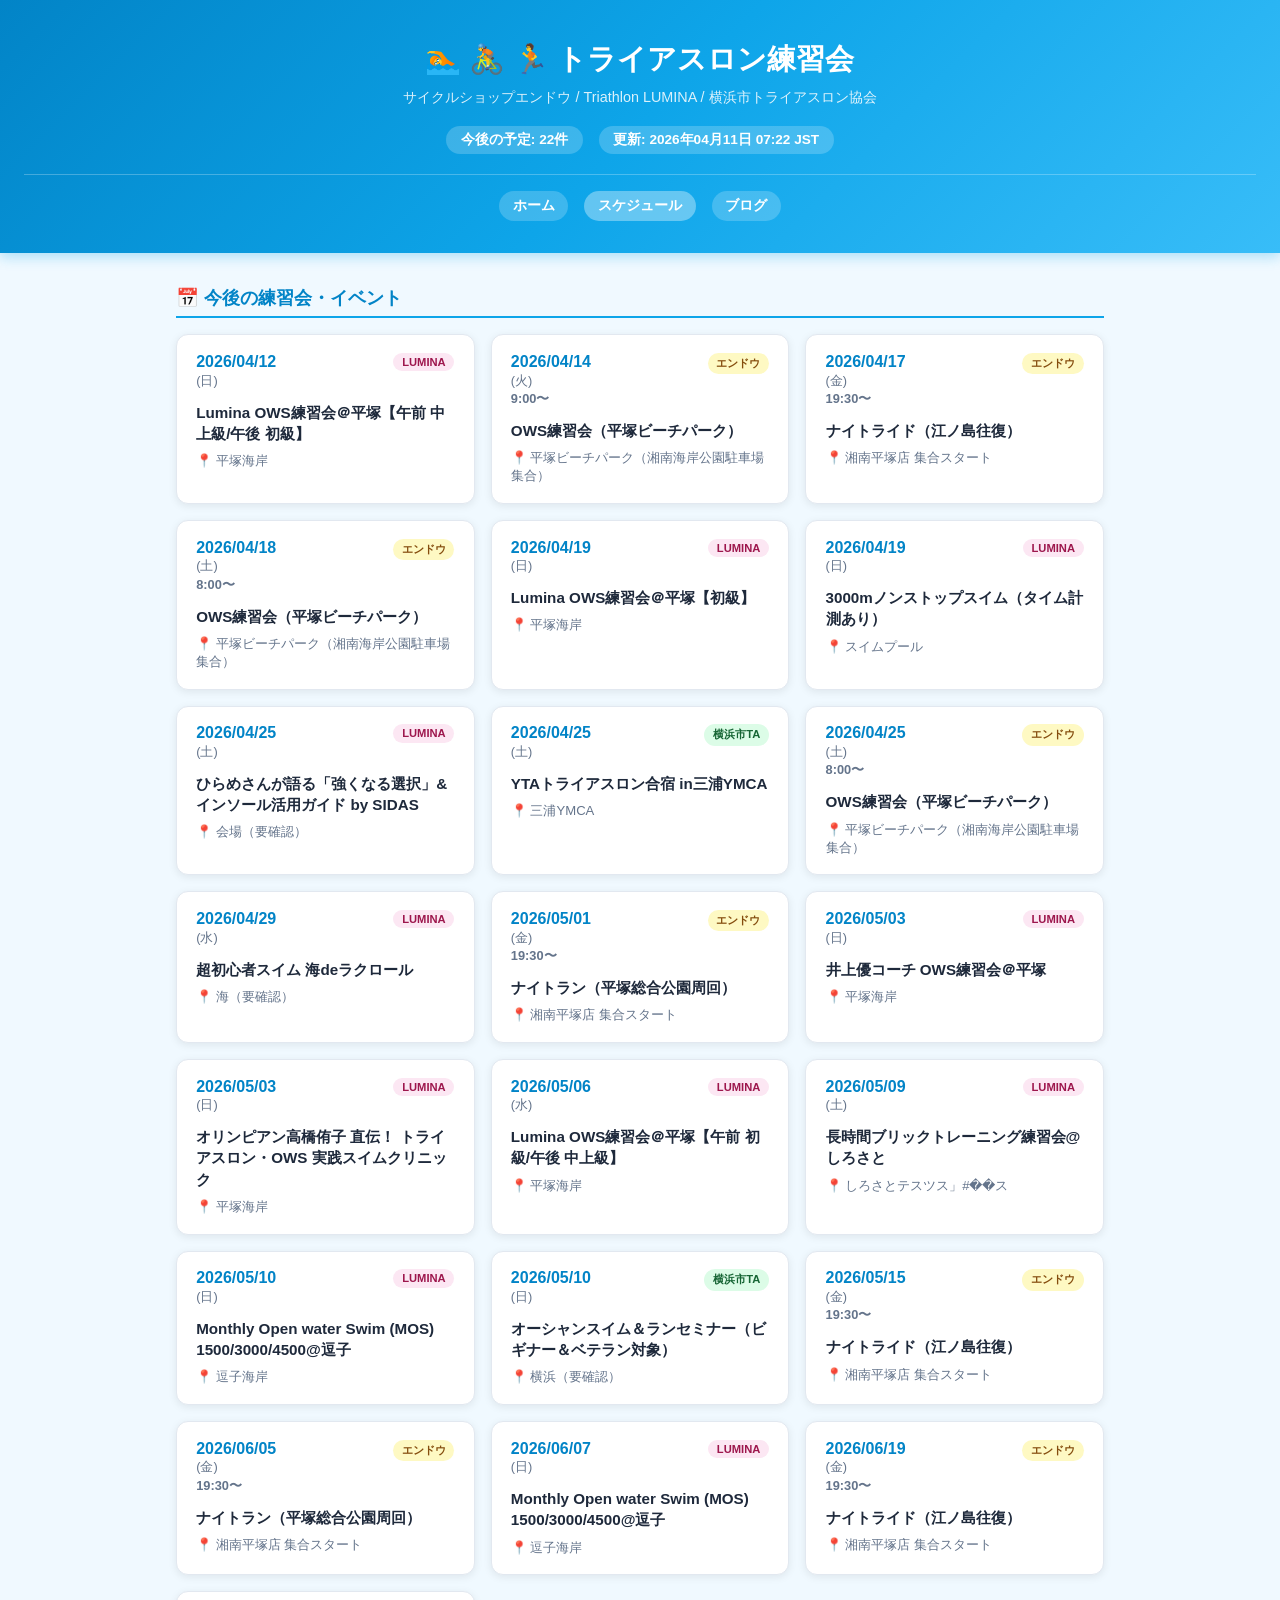
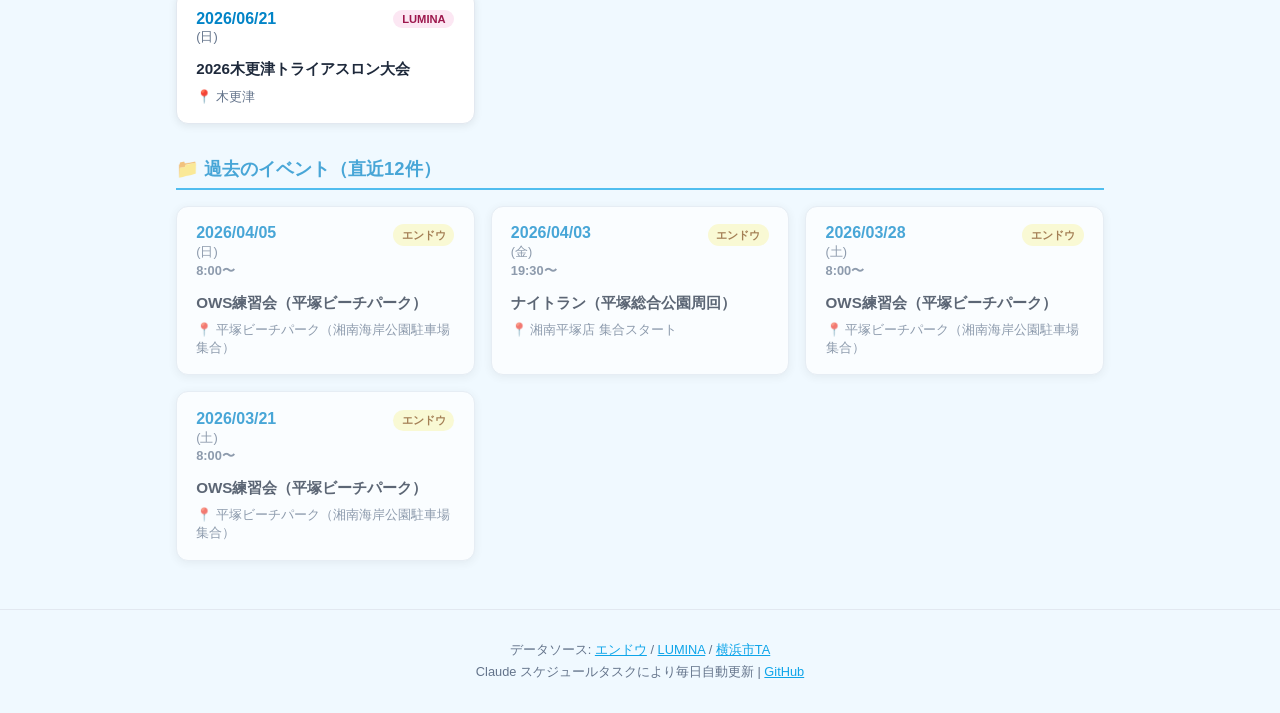
==== schedule.html @ 45d9e447 "Refactor triathlon schedule management: rename index.html to schedule.html and update HTML generatio" ====
﻿<!DOCTYPE html>
<html lang="ja"><head><meta charset="UTF-8"><meta name="viewport" content="width=device-width,initial-scale=1.0">
<title>🏊🚴🏃 トライアスロン練習会スケジュール</title>
<style>:root{--primary:#0ea5e9;--primary-dark:#0284c7;--bg:#f0f9ff;--card-bg:#fff;--text:#1e293b;--muted:#64748b;--border:#e2e8f0;--shadow:0 2px 8px rgba(0,0,0,.08)}*{box-sizing:border-box;margin:0;padding:0}body{font-family:'Helvetica Neue',Arial,'Hiragino Kaku Gothic ProN',sans-serif;background:var(--bg);color:var(--text)}header{background:linear-gradient(135deg,#0284c7,#0ea5e9,#38bdf8);color:#fff;padding:2.5rem 1.5rem 2rem;text-align:center;box-shadow:0 4px 12px rgba(14,165,233,.3)}header h1{font-size:1.8rem;font-weight:800}header p{margin-top:.5rem;font-size:.9rem;opacity:.85}.stats{display:flex;gap:1rem;justify-content:center;margin-top:1.2rem;flex-wrap:wrap}.stat-chip{background:rgba(255,255,255,.2);padding:.3rem .9rem;border-radius:999px;font-size:.85rem;font-weight:600}main{max-width:960px;margin:2rem auto;padding:0 1rem}.section-title{font-size:1.15rem;font-weight:700;color:var(--primary-dark);margin:2rem 0 1rem;padding-bottom:.4rem;border-bottom:2px solid var(--primary)}.cards-grid{display:grid;grid-template-columns:repeat(auto-fill,minmax(280px,1fr));gap:1rem}.card{background:var(--card-bg);border-radius:12px;padding:1.1rem 1.2rem;box-shadow:var(--shadow);border:1px solid var(--border);text-decoration:none;color:inherit;display:block;transition:transform .15s,box-shadow .15s}.card:hover{transform:translateY(-2px);box-shadow:0 6px 16px rgba(0,0,0,.12);border-color:var(--primary)}.card-header{display:flex;justify-content:space-between;align-items:flex-start;margin-bottom:.75rem}.date-badge{display:flex;flex-direction:column;gap:.1rem}.date-main{font-size:1rem;font-weight:700;color:var(--primary-dark)}.weekday,.time{font-size:.8rem;color:var(--muted)}.time{font-weight:600}.badge{font-size:.7rem;padding:.2rem .55rem;border-radius:999px;font-weight:700;white-space:nowrap}.event-title{font-size:.95rem;font-weight:700;line-height:1.4;margin-bottom:.5rem}.event-place{font-size:.82rem;color:var(--muted)}.past-section{opacity:.7}.empty{color:var(--muted);text-align:center;padding:2rem}.site-nav{display:flex;justify-content:center;gap:.5rem 1rem;flex-wrap:wrap;margin-top:1.25rem;padding-top:1rem;border-top:1px solid rgba(255,255,255,.25)}.site-nav a{color:#fff;text-decoration:none;font-weight:600;font-size:.9rem;padding:.35rem .85rem;border-radius:999px;background:rgba(255,255,255,.2)}.site-nav a[aria-current=page]{background:rgba(255,255,255,.35)}.site-nav a:hover{text-decoration:underline}footer{text-align:center;padding:2rem;font-size:.8rem;color:var(--muted);border-top:1px solid var(--border);margin-top:3rem}@media(max-width:480px){header h1{font-size:1.4rem}.cards-grid{grid-template-columns:1fr}}</style></head><body>
<header><h1>🏊 🚴 🏃 トライアスロン練習会</h1><p>サイクルショップエンドウ / Triathlon LUMINA / 横浜市トライアスロン協会</p><div class="stats"><span class="stat-chip">今後の予定: 22件</span><span class="stat-chip">更新: 2026年04月11日 07:22 JST</span></div><nav class="site-nav" aria-label="サイト内"><a href="index.html">ホーム</a><a href="schedule.html" aria-current="page">スケジュール</a><a href="blog/">ブログ</a></nav></header>
<main><h2 class="section-title">📅 今後の練習会・イベント</h2><div class="cards-grid"><a class="card" href="https://triathlon-lumina.com/category/item/entry/" target="_blank" rel="noopener"><div class="card-header"><div class="date-badge"><span class="date-main">2026/04/12</span><span class="weekday">(日)</span></div><span class="badge" style="background:#fce7f3;color:#9d174d">LUMINA</span></div><div class="card-body"><h3 class="event-title">Lumina OWS練習会＠平塚【午前 中上級/午後 初級】</h3><p class="event-place">📍 平塚海岸</p></div></a>
<a class="card" href="https://cycleshopendo.com/shop/post-25594.html" target="_blank" rel="noopener"><div class="card-header"><div class="date-badge"><span class="date-main">2026/04/14</span><span class="weekday">(火)</span><span class="time">9:00〜</span></div><span class="badge" style="background:#fef9c3;color:#854d0e">エンドウ</span></div><div class="card-body"><h3 class="event-title">OWS練習会（平塚ビーチパーク）</h3><p class="event-place">📍 平塚ビーチパーク（湘南海岸公園駐車場集合）</p></div></a>
<a class="card" href="https://cycleshopendo.com/shop/post-25594.html" target="_blank" rel="noopener"><div class="card-header"><div class="date-badge"><span class="date-main">2026/04/17</span><span class="weekday">(金)</span><span class="time">19:30〜</span></div><span class="badge" style="background:#fef9c3;color:#854d0e">エンドウ</span></div><div class="card-body"><h3 class="event-title">ナイトライド（江ノ島往復）</h3><p class="event-place">📍 湘南平塚店 集合スタート</p></div></a>
<a class="card" href="https://cycleshopendo.com/shop/post-25594.html" target="_blank" rel="noopener"><div class="card-header"><div class="date-badge"><span class="date-main">2026/04/18</span><span class="weekday">(土)</span><span class="time">8:00〜</span></div><span class="badge" style="background:#fef9c3;color:#854d0e">エンドウ</span></div><div class="card-body"><h3 class="event-title">OWS練習会（平塚ビーチパーク）</h3><p class="event-place">📍 平塚ビーチパーク（湘南海岸公園駐車場集合）</p></div></a>
<a class="card" href="https://triathlon-lumina.com/category/item/entry/" target="_blank" rel="noopener"><div class="card-header"><div class="date-badge"><span class="date-main">2026/04/19</span><span class="weekday">(日)</span></div><span class="badge" style="background:#fce7f3;color:#9d174d">LUMINA</span></div><div class="card-body"><h3 class="event-title">Lumina OWS練習会＠平塚【初級】</h3><p class="event-place">📍 平塚海岸</p></div></a>
<a class="card" href="https://triathlon-lumina.com/category/item/entry/" target="_blank" rel="noopener"><div class="card-header"><div class="date-badge"><span class="date-main">2026/04/19</span><span class="weekday">(日)</span></div><span class="badge" style="background:#fce7f3;color:#9d174d">LUMINA</span></div><div class="card-body"><h3 class="event-title">3000mノンストップスイム（タイム計測あり）</h3><p class="event-place">📍 スイムプール</p></div></a>
<a class="card" href="https://triathlon-lumina.com/category/item/entry/" target="_blank" rel="noopener"><div class="card-header"><div class="date-badge"><span class="date-main">2026/04/25</span><span class="weekday">(土)</span></div><span class="badge" style="background:#fce7f3;color:#9d174d">LUMINA</span></div><div class="card-body"><h3 class="event-title">ひらめさんが語る「強くなる選択」&amp;インソール活用ガイド by SIDAS</h3><p class="event-place">📍 会場（要確認）</p></div></a>
<a class="card" href="https://www.kn-tu.or.jp/yta/5382.html" target="_blank" rel="noopener"><div class="card-header"><div class="date-badge"><span class="date-main">2026/04/25</span><span class="weekday">(土)</span></div><span class="badge" style="background:#dcfce7;color:#166534">横浜市TA</span></div><div class="card-body"><h3 class="event-title">YTAトライアスロン合宿 in三浦YMCA</h3><p class="event-place">📍 三浦YMCA</p></div></a>
<a class="card" href="https://cycleshopendo.com/shop/post-25594.html" target="_blank" rel="noopener"><div class="card-header"><div class="date-badge"><span class="date-main">2026/04/25</span><span class="weekday">(土)</span><span class="time">8:00〜</span></div><span class="badge" style="background:#fef9c3;color:#854d0e">エンドウ</span></div><div class="card-body"><h3 class="event-title">OWS練習会（平塚ビーチパーク）</h3><p class="event-place">📍 平塚ビーチパーク（湘南海岸公園駐車場集合）</p></div></a>
<a class="card" href="https://triathlon-lumina.com/category/item/entry/" target="_blank" rel="noopener"><div class="card-header"><div class="date-badge"><span class="date-main">2026/04/29</span><span class="weekday">(水)</span></div><span class="badge" style="background:#fce7f3;color:#9d174d">LUMINA</span></div><div class="card-body"><h3 class="event-title">超初心者スイム 海deラクロール</h3><p class="event-place">📍 海（要確認）</p></div></a>
<a class="card" href="https://cycleshopendo.com/shop/post-25594.html" target="_blank" rel="noopener"><div class="card-header"><div class="date-badge"><span class="date-main">2026/05/01</span><span class="weekday">(金)</span><span class="time">19:30〜</span></div><span class="badge" style="background:#fef9c3;color:#854d0e">エンドウ</span></div><div class="card-body"><h3 class="event-title">ナイトラン（平塚総合公園周回）</h3><p class="event-place">📍 湘南平塚店 集合スタート</p></div></a>
<a class="card" href="https://triathlon-lumina.com/category/item/entry/" target="_blank" rel="noopener"><div class="card-header"><div class="date-badge"><span class="date-main">2026/05/03</span><span class="weekday">(日)</span></div><span class="badge" style="background:#fce7f3;color:#9d174d">LUMINA</span></div><div class="card-body"><h3 class="event-title">井上優コーチ OWS練習会＠平塚</h3><p class="event-place">📍 平塚海岸</p></div></a>
<a class="card" href="https://triathlon-lumina.com/category/item/entry/" target="_blank" rel="noopener"><div class="card-header"><div class="date-badge"><span class="date-main">2026/05/03</span><span class="weekday">(日)</span></div><span class="badge" style="background:#fce7f3;color:#9d174d">LUMINA</span></div><div class="card-body"><h3 class="event-title">オリンピアン高橋侑子 直伝！ トライアスロン・OWS 実践スイムクリニック</h3><p class="event-place">📍 平塚海岸</p></div></a>
<a class="card" href="https://triathlon-lumina.com/category/item/entry/" target="_blank" rel="noopener"><div class="card-header"><div class="date-badge"><span class="date-main">2026/05/06</span><span class="weekday">(水)</span></div><span class="badge" style="background:#fce7f3;color:#9d174d">LUMINA</span></div><div class="card-body"><h3 class="event-title">Lumina OWS練習会＠平塚【午前 初級/午後 中上級】</h3><p class="event-place">📍 平塚海岸</p></div></a>
<a class="card" href="https://triathlon-lumina.com/category/item/entry/" target="_blank" rel="noopener"><div class="card-header"><div class="date-badge"><span class="date-main">2026/05/09</span><span class="weekday">(土)</span></div><span class="badge" style="background:#fce7f3;color:#9d174d">LUMINA</span></div><div class="card-body"><h3 class="event-title">長時間ブリックトレーニング練習会@しろさと</h3><p class="event-place">📍 しろさとテスツス」#��ス</p></div></a>
<a class="card" href="https://triathlon-lumina.com/category/item/entry/" target="_blank" rel="noopener"><div class="card-header"><div class="date-badge"><span class="date-main">2026/05/10</span><span class="weekday">(日)</span></div><span class="badge" style="background:#fce7f3;color:#9d174d">LUMINA</span></div><div class="card-body"><h3 class="event-title">Monthly Open water Swim (MOS) 1500/3000/4500@逗子</h3><p class="event-place">📍 逗子海岸</p></div></a>
<a class="card" href="https://www.kn-tu.or.jp/yta/5474.html" target="_blank" rel="noopener"><div class="card-header"><div class="date-badge"><span class="date-main">2026/05/10</span><span class="weekday">(日)</span></div><span class="badge" style="background:#dcfce7;color:#166534">横浜市TA</span></div><div class="card-body"><h3 class="event-title">オーシャンスイム＆ランセミナー（ビギナー＆ベテラン対象）</h3><p class="event-place">📍 横浜（要確認）</p></div></a>
<a class="card" href="https://cycleshopendo.com/shop/post-25594.html" target="_blank" rel="noopener"><div class="card-header"><div class="date-badge"><span class="date-main">2026/05/15</span><span class="weekday">(金)</span><span class="time">19:30〜</span></div><span class="badge" style="background:#fef9c3;color:#854d0e">エンドウ</span></div><div class="card-body"><h3 class="event-title">ナイトライド（江ノ島往復）</h3><p class="event-place">📍 湘南平塚店 集合スタート</p></div></a>
<a class="card" href="https://cycleshopendo.com/shop/post-25594.html" target="_blank" rel="noopener"><div class="card-header"><div class="date-badge"><span class="date-main">2026/06/05</span><span class="weekday">(金)</span><span class="time">19:30〜</span></div><span class="badge" style="background:#fef9c3;color:#854d0e">エンドウ</span></div><div class="card-body"><h3 class="event-title">ナイトラン（平塚総合公園周回）</h3><p class="event-place">📍 湘南平塚店 集合スタート</p></div></a>
<a class="card" href="https://triathlon-lumina.com/category/item/entry/" target="_blank" rel="noopener"><div class="card-header"><div class="date-badge"><span class="date-main">2026/06/07</span><span class="weekday">(日)</span></div><span class="badge" style="background:#fce7f3;color:#9d174d">LUMINA</span></div><div class="card-body"><h3 class="event-title">Monthly Open water Swim (MOS) 1500/3000/4500@逗子</h3><p class="event-place">📍 逗子海岸</p></div></a>
<a class="card" href="https://cycleshopendo.com/shop/post-25594.html" target="_blank" rel="noopener"><div class="card-header"><div class="date-badge"><span class="date-main">2026/06/19</span><span class="weekday">(金)</span><span class="time">19:30〜</span></div><span class="badge" style="background:#fef9c3;color:#854d0e">エンドウ</span></div><div class="card-body"><h3 class="event-title">ナイトライド（江ノ島往復）</h3><p class="event-place">📍 湘南平塚店 集合スタート</p></div></a>
<a class="card" href="https://triathlon-lumina.com/category/item/entry/" target="_blank" rel="noopener"><div class="card-header"><div class="date-badge"><span class="date-main">2026/06/21</span><span class="weekday">(日)</span></div><span class="badge" style="background:#fce7f3;color:#9d174d">LUMINA</span></div><div class="card-body"><h3 class="event-title">2026木更津トライアスロン大会</h3><p class="event-place">📍 木更津</p></div></a></div><h2 class="section-title past-section">📁 過去のイベント（直近12件）</h2><div class="cards-grid past-section"><a class="card" href="https://cycleshopendo.com/shop/post-25594.html" target="_blank" rel="noopener"><div class="card-header"><div class="date-badge"><span class="date-main">2026/04/05</span><span class="weekday">(日)</span><span class="time">8:00〜</span></div><span class="badge" style="background:#fef9c3;color:#854d0e">エンドウ</span></div><div class="card-body"><h3 class="event-title">OWS練習会（平塚ビーチパーク）</h3><p class="event-place">📍 平塚ビーチパーク（湘南海岸公園駐車場集合）</p></div></a>
<a class="card" href="https://cycleshopendo.com/shop/post-25594.html" target="_blank" rel="noopener"><div class="card-header"><div class="date-badge"><span class="date-main">2026/04/03</span><span class="weekday">(金)</span><span class="time">19:30〜</span></div><span class="badge" style="background:#fef9c3;color:#854d0e">エンドウ</span></div><div class="card-body"><h3 class="event-title">ナイトラン（平塚総合公園周回）</h3><p class="event-place">📍 湘南平塚店 集合スタート</p></div></a>
<a class="card" href="https://cycleshopendo.com/shop/post-25594.html" target="_blank" rel="noopener"><div class="card-header"><div class="date-badge"><span class="date-main">2026/03/28</span><span class="weekday">(土)</span><span class="time">8:00〜</span></div><span class="badge" style="background:#fef9c3;color:#854d0e">エンドウ</span></div><div class="card-body"><h3 class="event-title">OWS練習会（平塚ビーチパーク）</h3><p class="event-place">📍 平塚ビーチパーク（湘南海岸公園駐車場集合）</p></div></a>
<a class="card" href="https://cycleshopendo.com/shop/post-25594.html" target="_blank" rel="noopener"><div class="card-header"><div class="date-badge"><span class="date-main">2026/03/21</span><span class="weekday">(土)</span><span class="time">8:00〜</span></div><span class="badge" style="background:#fef9c3;color:#854d0e">エンドウ</span></div><div class="card-body"><h3 class="event-title">OWS練習会（平塚ビーチパーク）</h3><p class="event-place">📍 平塚ビーチパーク（湘南海岸公園駐車場集合）</p></div></a></div></main>
<footer><p>データソース: <a href="https://cycleshopendo.com/shop/post-25594.html" style="color:var(--primary)">エンドウ</a> / <a href="https://triathlon-lumina.com/category/item/entry/" style="color:var(--primary)">LUMINA</a> / <a href="https://www.kn-tu.or.jp/yta/news/recruiting-participants" style="color:var(--primary)">横浜市TA</a></p><p style="margin-top:.3rem">Claude スケジュールタスクにより毎日自動更新 | <a href="https://github.com/japason0502/Triathlon" style="color:var(--primary)">GitHub</a></p></footer>
</body></html>
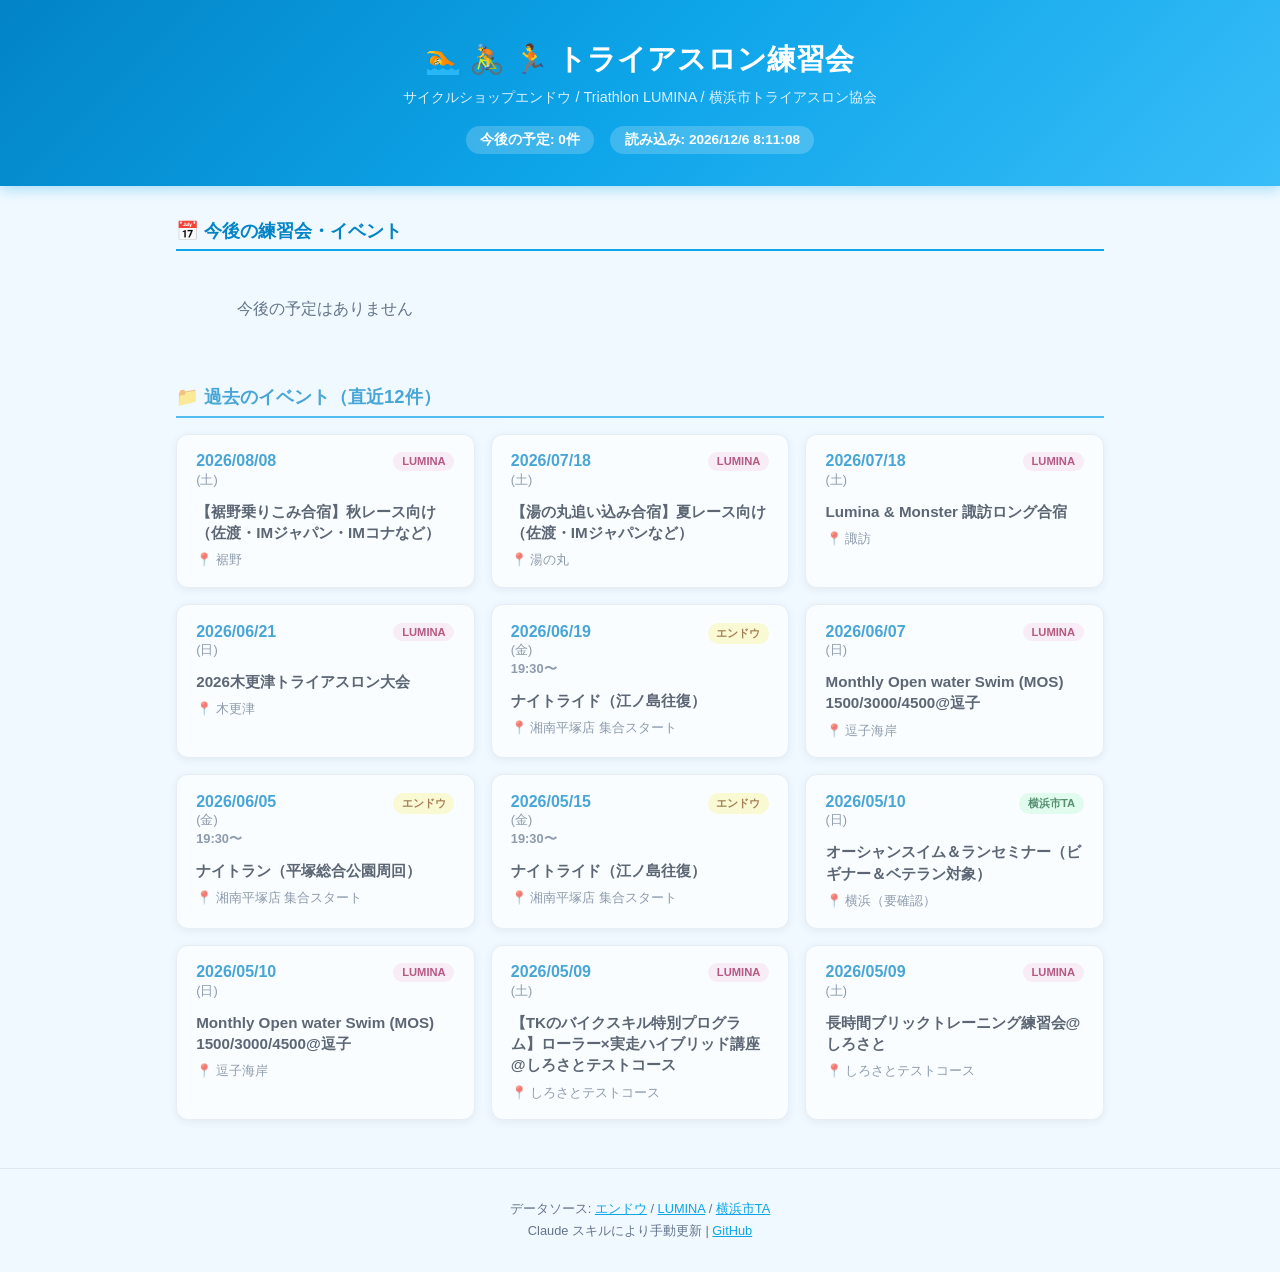
==== commit 5d91c03c: "Update schedule.html and triathlon_events.json with new event details and improved structure - Enhan" ====
--- a/schedule.html
+++ b/schedule.html
@@ -1,32 +1,153 @@
-﻿<!DOCTYPE html>
-<html lang="ja"><head><meta charset="UTF-8"><meta name="viewport" content="width=device-width,initial-scale=1.0">
+<!DOCTYPE html>
+<html lang="ja">
+<head>
+<meta charset="UTF-8">
+<meta name="viewport" content="width=device-width,initial-scale=1.0">
 <title>🏊🚴🏃 トライアスロン練習会スケジュール</title>
-<style>:root{--primary:#0ea5e9;--primary-dark:#0284c7;--bg:#f0f9ff;--card-bg:#fff;--text:#1e293b;--muted:#64748b;--border:#e2e8f0;--shadow:0 2px 8px rgba(0,0,0,.08)}*{box-sizing:border-box;margin:0;padding:0}body{font-family:'Helvetica Neue',Arial,'Hiragino Kaku Gothic ProN',sans-serif;background:var(--bg);color:var(--text)}header{background:linear-gradient(135deg,#0284c7,#0ea5e9,#38bdf8);color:#fff;padding:2.5rem 1.5rem 2rem;text-align:center;box-shadow:0 4px 12px rgba(14,165,233,.3)}header h1{font-size:1.8rem;font-weight:800}header p{margin-top:.5rem;font-size:.9rem;opacity:.85}.stats{display:flex;gap:1rem;justify-content:center;margin-top:1.2rem;flex-wrap:wrap}.stat-chip{background:rgba(255,255,255,.2);padding:.3rem .9rem;border-radius:999px;font-size:.85rem;font-weight:600}main{max-width:960px;margin:2rem auto;padding:0 1rem}.section-title{font-size:1.15rem;font-weight:700;color:var(--primary-dark);margin:2rem 0 1rem;padding-bottom:.4rem;border-bottom:2px solid var(--primary)}.cards-grid{display:grid;grid-template-columns:repeat(auto-fill,minmax(280px,1fr));gap:1rem}.card{background:var(--card-bg);border-radius:12px;padding:1.1rem 1.2rem;box-shadow:var(--shadow);border:1px solid var(--border);text-decoration:none;color:inherit;display:block;transition:transform .15s,box-shadow .15s}.card:hover{transform:translateY(-2px);box-shadow:0 6px 16px rgba(0,0,0,.12);border-color:var(--primary)}.card-header{display:flex;justify-content:space-between;align-items:flex-start;margin-bottom:.75rem}.date-badge{display:flex;flex-direction:column;gap:.1rem}.date-main{font-size:1rem;font-weight:700;color:var(--primary-dark)}.weekday,.time{font-size:.8rem;color:var(--muted)}.time{font-weight:600}.badge{font-size:.7rem;padding:.2rem .55rem;border-radius:999px;font-weight:700;white-space:nowrap}.event-title{font-size:.95rem;font-weight:700;line-height:1.4;margin-bottom:.5rem}.event-place{font-size:.82rem;color:var(--muted)}.past-section{opacity:.7}.empty{color:var(--muted);text-align:center;padding:2rem}.site-nav{display:flex;justify-content:center;gap:.5rem 1rem;flex-wrap:wrap;margin-top:1.25rem;padding-top:1rem;border-top:1px solid rgba(255,255,255,.25)}.site-nav a{color:#fff;text-decoration:none;font-weight:600;font-size:.9rem;padding:.35rem .85rem;border-radius:999px;background:rgba(255,255,255,.2)}.site-nav a[aria-current=page]{background:rgba(255,255,255,.35)}.site-nav a:hover{text-decoration:underline}footer{text-align:center;padding:2rem;font-size:.8rem;color:var(--muted);border-top:1px solid var(--border);margin-top:3rem}@media(max-width:480px){header h1{font-size:1.4rem}.cards-grid{grid-template-columns:1fr}}</style></head><body>
-<header><h1>🏊 🚴 🏃 トライアスロン練習会</h1><p>サイクルショップエンドウ / Triathlon LUMINA / 横浜市トライアスロン協会</p><div class="stats"><span class="stat-chip">今後の予定: 22件</span><span class="stat-chip">更新: 2026年04月11日 07:22 JST</span></div><nav class="site-nav" aria-label="サイト内"><a href="index.html">ホーム</a><a href="schedule.html" aria-current="page">スケジュール</a><a href="blog/">ブログ</a></nav></header>
-<main><h2 class="section-title">📅 今後の練習会・イベント</h2><div class="cards-grid"><a class="card" href="https://triathlon-lumina.com/category/item/entry/" target="_blank" rel="noopener"><div class="card-header"><div class="date-badge"><span class="date-main">2026/04/12</span><span class="weekday">(日)</span></div><span class="badge" style="background:#fce7f3;color:#9d174d">LUMINA</span></div><div class="card-body"><h3 class="event-title">Lumina OWS練習会＠平塚【午前 中上級/午後 初級】</h3><p class="event-place">📍 平塚海岸</p></div></a>
-<a class="card" href="https://cycleshopendo.com/shop/post-25594.html" target="_blank" rel="noopener"><div class="card-header"><div class="date-badge"><span class="date-main">2026/04/14</span><span class="weekday">(火)</span><span class="time">9:00〜</span></div><span class="badge" style="background:#fef9c3;color:#854d0e">エンドウ</span></div><div class="card-body"><h3 class="event-title">OWS練習会（平塚ビーチパーク）</h3><p class="event-place">📍 平塚ビーチパーク（湘南海岸公園駐車場集合）</p></div></a>
-<a class="card" href="https://cycleshopendo.com/shop/post-25594.html" target="_blank" rel="noopener"><div class="card-header"><div class="date-badge"><span class="date-main">2026/04/17</span><span class="weekday">(金)</span><span class="time">19:30〜</span></div><span class="badge" style="background:#fef9c3;color:#854d0e">エンドウ</span></div><div class="card-body"><h3 class="event-title">ナイトライド（江ノ島往復）</h3><p class="event-place">📍 湘南平塚店 集合スタート</p></div></a>
-<a class="card" href="https://cycleshopendo.com/shop/post-25594.html" target="_blank" rel="noopener"><div class="card-header"><div class="date-badge"><span class="date-main">2026/04/18</span><span class="weekday">(土)</span><span class="time">8:00〜</span></div><span class="badge" style="background:#fef9c3;color:#854d0e">エンドウ</span></div><div class="card-body"><h3 class="event-title">OWS練習会（平塚ビーチパーク）</h3><p class="event-place">📍 平塚ビーチパーク（湘南海岸公園駐車場集合）</p></div></a>
-<a class="card" href="https://triathlon-lumina.com/category/item/entry/" target="_blank" rel="noopener"><div class="card-header"><div class="date-badge"><span class="date-main">2026/04/19</span><span class="weekday">(日)</span></div><span class="badge" style="background:#fce7f3;color:#9d174d">LUMINA</span></div><div class="card-body"><h3 class="event-title">Lumina OWS練習会＠平塚【初級】</h3><p class="event-place">📍 平塚海岸</p></div></a>
-<a class="card" href="https://triathlon-lumina.com/category/item/entry/" target="_blank" rel="noopener"><div class="card-header"><div class="date-badge"><span class="date-main">2026/04/19</span><span class="weekday">(日)</span></div><span class="badge" style="background:#fce7f3;color:#9d174d">LUMINA</span></div><div class="card-body"><h3 class="event-title">3000mノンストップスイム（タイム計測あり）</h3><p class="event-place">📍 スイムプール</p></div></a>
-<a class="card" href="https://triathlon-lumina.com/category/item/entry/" target="_blank" rel="noopener"><div class="card-header"><div class="date-badge"><span class="date-main">2026/04/25</span><span class="weekday">(土)</span></div><span class="badge" style="background:#fce7f3;color:#9d174d">LUMINA</span></div><div class="card-body"><h3 class="event-title">ひらめさんが語る「強くなる選択」&amp;インソール活用ガイド by SIDAS</h3><p class="event-place">📍 会場（要確認）</p></div></a>
-<a class="card" href="https://www.kn-tu.or.jp/yta/5382.html" target="_blank" rel="noopener"><div class="card-header"><div class="date-badge"><span class="date-main">2026/04/25</span><span class="weekday">(土)</span></div><span class="badge" style="background:#dcfce7;color:#166534">横浜市TA</span></div><div class="card-body"><h3 class="event-title">YTAトライアスロン合宿 in三浦YMCA</h3><p class="event-place">📍 三浦YMCA</p></div></a>
-<a class="card" href="https://cycleshopendo.com/shop/post-25594.html" target="_blank" rel="noopener"><div class="card-header"><div class="date-badge"><span class="date-main">2026/04/25</span><span class="weekday">(土)</span><span class="time">8:00〜</span></div><span class="badge" style="background:#fef9c3;color:#854d0e">エンドウ</span></div><div class="card-body"><h3 class="event-title">OWS練習会（平塚ビーチパーク）</h3><p class="event-place">📍 平塚ビーチパーク（湘南海岸公園駐車場集合）</p></div></a>
-<a class="card" href="https://triathlon-lumina.com/category/item/entry/" target="_blank" rel="noopener"><div class="card-header"><div class="date-badge"><span class="date-main">2026/04/29</span><span class="weekday">(水)</span></div><span class="badge" style="background:#fce7f3;color:#9d174d">LUMINA</span></div><div class="card-body"><h3 class="event-title">超初心者スイム 海deラクロール</h3><p class="event-place">📍 海（要確認）</p></div></a>
-<a class="card" href="https://cycleshopendo.com/shop/post-25594.html" target="_blank" rel="noopener"><div class="card-header"><div class="date-badge"><span class="date-main">2026/05/01</span><span class="weekday">(金)</span><span class="time">19:30〜</span></div><span class="badge" style="background:#fef9c3;color:#854d0e">エンドウ</span></div><div class="card-body"><h3 class="event-title">ナイトラン（平塚総合公園周回）</h3><p class="event-place">📍 湘南平塚店 集合スタート</p></div></a>
-<a class="card" href="https://triathlon-lumina.com/category/item/entry/" target="_blank" rel="noopener"><div class="card-header"><div class="date-badge"><span class="date-main">2026/05/03</span><span class="weekday">(日)</span></div><span class="badge" style="background:#fce7f3;color:#9d174d">LUMINA</span></div><div class="card-body"><h3 class="event-title">井上優コーチ OWS練習会＠平塚</h3><p class="event-place">📍 平塚海岸</p></div></a>
-<a class="card" href="https://triathlon-lumina.com/category/item/entry/" target="_blank" rel="noopener"><div class="card-header"><div class="date-badge"><span class="date-main">2026/05/03</span><span class="weekday">(日)</span></div><span class="badge" style="background:#fce7f3;color:#9d174d">LUMINA</span></div><div class="card-body"><h3 class="event-title">オリンピアン高橋侑子 直伝！ トライアスロン・OWS 実践スイムクリニック</h3><p class="event-place">📍 平塚海岸</p></div></a>
-<a class="card" href="https://triathlon-lumina.com/category/item/entry/" target="_blank" rel="noopener"><div class="card-header"><div class="date-badge"><span class="date-main">2026/05/06</span><span class="weekday">(水)</span></div><span class="badge" style="background:#fce7f3;color:#9d174d">LUMINA</span></div><div class="card-body"><h3 class="event-title">Lumina OWS練習会＠平塚【午前 初級/午後 中上級】</h3><p class="event-place">📍 平塚海岸</p></div></a>
-<a class="card" href="https://triathlon-lumina.com/category/item/entry/" target="_blank" rel="noopener"><div class="card-header"><div class="date-badge"><span class="date-main">2026/05/09</span><span class="weekday">(土)</span></div><span class="badge" style="background:#fce7f3;color:#9d174d">LUMINA</span></div><div class="card-body"><h3 class="event-title">長時間ブリックトレーニング練習会@しろさと</h3><p class="event-place">📍 しろさとテスツス」#��ス</p></div></a>
-<a class="card" href="https://triathlon-lumina.com/category/item/entry/" target="_blank" rel="noopener"><div class="card-header"><div class="date-badge"><span class="date-main">2026/05/10</span><span class="weekday">(日)</span></div><span class="badge" style="background:#fce7f3;color:#9d174d">LUMINA</span></div><div class="card-body"><h3 class="event-title">Monthly Open water Swim (MOS) 1500/3000/4500@逗子</h3><p class="event-place">📍 逗子海岸</p></div></a>
-<a class="card" href="https://www.kn-tu.or.jp/yta/5474.html" target="_blank" rel="noopener"><div class="card-header"><div class="date-badge"><span class="date-main">2026/05/10</span><span class="weekday">(日)</span></div><span class="badge" style="background:#dcfce7;color:#166534">横浜市TA</span></div><div class="card-body"><h3 class="event-title">オーシャンスイム＆ランセミナー（ビギナー＆ベテラン対象）</h3><p class="event-place">📍 横浜（要確認）</p></div></a>
-<a class="card" href="https://cycleshopendo.com/shop/post-25594.html" target="_blank" rel="noopener"><div class="card-header"><div class="date-badge"><span class="date-main">2026/05/15</span><span class="weekday">(金)</span><span class="time">19:30〜</span></div><span class="badge" style="background:#fef9c3;color:#854d0e">エンドウ</span></div><div class="card-body"><h3 class="event-title">ナイトライド（江ノ島往復）</h3><p class="event-place">📍 湘南平塚店 集合スタート</p></div></a>
-<a class="card" href="https://cycleshopendo.com/shop/post-25594.html" target="_blank" rel="noopener"><div class="card-header"><div class="date-badge"><span class="date-main">2026/06/05</span><span class="weekday">(金)</span><span class="time">19:30〜</span></div><span class="badge" style="background:#fef9c3;color:#854d0e">エンドウ</span></div><div class="card-body"><h3 class="event-title">ナイトラン（平塚総合公園周回）</h3><p class="event-place">📍 湘南平塚店 集合スタート</p></div></a>
-<a class="card" href="https://triathlon-lumina.com/category/item/entry/" target="_blank" rel="noopener"><div class="card-header"><div class="date-badge"><span class="date-main">2026/06/07</span><span class="weekday">(日)</span></div><span class="badge" style="background:#fce7f3;color:#9d174d">LUMINA</span></div><div class="card-body"><h3 class="event-title">Monthly Open water Swim (MOS) 1500/3000/4500@逗子</h3><p class="event-place">📍 逗子海岸</p></div></a>
-<a class="card" href="https://cycleshopendo.com/shop/post-25594.html" target="_blank" rel="noopener"><div class="card-header"><div class="date-badge"><span class="date-main">2026/06/19</span><span class="weekday">(金)</span><span class="time">19:30〜</span></div><span class="badge" style="background:#fef9c3;color:#854d0e">エンドウ</span></div><div class="card-body"><h3 class="event-title">ナイトライド（江ノ島往復）</h3><p class="event-place">📍 湘南平塚店 集合スタート</p></div></a>
-<a class="card" href="https://triathlon-lumina.com/category/item/entry/" target="_blank" rel="noopener"><div class="card-header"><div class="date-badge"><span class="date-main">2026/06/21</span><span class="weekday">(日)</span></div><span class="badge" style="background:#fce7f3;color:#9d174d">LUMINA</span></div><div class="card-body"><h3 class="event-title">2026木更津トライアスロン大会</h3><p class="event-place">📍 木更津</p></div></a></div><h2 class="section-title past-section">📁 過去のイベント（直近12件）</h2><div class="cards-grid past-section"><a class="card" href="https://cycleshopendo.com/shop/post-25594.html" target="_blank" rel="noopener"><div class="card-header"><div class="date-badge"><span class="date-main">2026/04/05</span><span class="weekday">(日)</span><span class="time">8:00〜</span></div><span class="badge" style="background:#fef9c3;color:#854d0e">エンドウ</span></div><div class="card-body"><h3 class="event-title">OWS練習会（平塚ビーチパーク）</h3><p class="event-place">📍 平塚ビーチパーク（湘南海岸公園駐車場集合）</p></div></a>
-<a class="card" href="https://cycleshopendo.com/shop/post-25594.html" target="_blank" rel="noopener"><div class="card-header"><div class="date-badge"><span class="date-main">2026/04/03</span><span class="weekday">(金)</span><span class="time">19:30〜</span></div><span class="badge" style="background:#fef9c3;color:#854d0e">エンドウ</span></div><div class="card-body"><h3 class="event-title">ナイトラン（平塚総合公園周回）</h3><p class="event-place">📍 湘南平塚店 集合スタート</p></div></a>
-<a class="card" href="https://cycleshopendo.com/shop/post-25594.html" target="_blank" rel="noopener"><div class="card-header"><div class="date-badge"><span class="date-main">2026/03/28</span><span class="weekday">(土)</span><span class="time">8:00〜</span></div><span class="badge" style="background:#fef9c3;color:#854d0e">エンドウ</span></div><div class="card-body"><h3 class="event-title">OWS練習会（平塚ビーチパーク）</h3><p class="event-place">📍 平塚ビーチパーク（湘南海岸公園駐車場集合）</p></div></a>
-<a class="card" href="https://cycleshopendo.com/shop/post-25594.html" target="_blank" rel="noopener"><div class="card-header"><div class="date-badge"><span class="date-main">2026/03/21</span><span class="weekday">(土)</span><span class="time">8:00〜</span></div><span class="badge" style="background:#fef9c3;color:#854d0e">エンドウ</span></div><div class="card-body"><h3 class="event-title">OWS練習会（平塚ビーチパーク）</h3><p class="event-place">📍 平塚ビーチパーク（湘南海岸公園駐車場集合）</p></div></a></div></main>
-<footer><p>データソース: <a href="https://cycleshopendo.com/shop/post-25594.html" style="color:var(--primary)">エンドウ</a> / <a href="https://triathlon-lumina.com/category/item/entry/" style="color:var(--primary)">LUMINA</a> / <a href="https://www.kn-tu.or.jp/yta/news/recruiting-participants" style="color:var(--primary)">横浜市TA</a></p><p style="margin-top:.3rem">Claude スケジュールタスクにより毎日自動更新 | <a href="https://github.com/japason0502/Triathlon" style="color:var(--primary)">GitHub</a></p></footer>
-</body></html>+<style>
+:root{--primary:#0ea5e9;--primary-dark:#0284c7;--bg:#f0f9ff;--card-bg:#fff;--text:#1e293b;--muted:#64748b;--border:#e2e8f0;--shadow:0 2px 8px rgba(0,0,0,.08)}
+*{box-sizing:border-box;margin:0;padding:0}
+body{font-family:'Helvetica Neue',Arial,'Hiragino Kaku Gothic ProN',sans-serif;background:var(--bg);color:var(--text)}
+header{background:linear-gradient(135deg,#0284c7,#0ea5e9,#38bdf8);color:#fff;padding:2.5rem 1.5rem 2rem;text-align:center;box-shadow:0 4px 12px rgba(14,165,233,.3)}
+header h1{font-size:1.8rem;font-weight:800}
+header p{margin-top:.5rem;font-size:.9rem;opacity:.85}
+.stats{display:flex;gap:1rem;justify-content:center;margin-top:1.2rem;flex-wrap:wrap}
+.stat-chip{background:rgba(255,255,255,.2);padding:.3rem .9rem;border-radius:999px;font-size:.85rem;font-weight:600}
+main{max-width:960px;margin:2rem auto;padding:0 1rem}
+.section-title{font-size:1.15rem;font-weight:700;color:var(--primary-dark);margin:2rem 0 1rem;padding-bottom:.4rem;border-bottom:2px solid var(--primary)}
+.cards-grid{display:grid;grid-template-columns:repeat(auto-fill,minmax(280px,1fr));gap:1rem}
+.card{background:var(--card-bg);border-radius:12px;padding:1.1rem 1.2rem;box-shadow:var(--shadow);border:1px solid var(--border);text-decoration:none;color:inherit;display:block;transition:transform .15s,box-shadow .15s}
+.card:hover{transform:translateY(-2px);box-shadow:0 6px 16px rgba(0,0,0,.12);border-color:var(--primary)}
+.card-header{display:flex;justify-content:space-between;align-items:flex-start;margin-bottom:.75rem}
+.date-badge{display:flex;flex-direction:column;gap:.1rem}
+.date-main{font-size:1rem;font-weight:700;color:var(--primary-dark)}
+.weekday,.time{font-size:.8rem;color:var(--muted)}
+.time{font-weight:600}
+.badge{font-size:.7rem;padding:.2rem .55rem;border-radius:999px;font-weight:700;white-space:nowrap}
+.event-title{font-size:.95rem;font-weight:700;line-height:1.4;margin-bottom:.5rem}
+.event-place{font-size:.82rem;color:var(--muted)}
+.past-section{opacity:.7}
+.empty{color:var(--muted);text-align:center;padding:2rem}
+.loading{text-align:center;padding:3rem;color:var(--muted);font-size:1rem}
+footer{text-align:center;padding:2rem;font-size:.8rem;color:var(--muted);border-top:1px solid var(--border);margin-top:3rem}
+@media(max-width:480px){header h1{font-size:1.4rem}.cards-grid{grid-template-columns:1fr}}
+</style>
+</head>
+<body>
+
+<header>
+  <h1>🏊 🚴 🏃 トライアスロン練習会</h1>
+  <p>サイクルショップエンドウ / Triathlon LUMINA / 横浜市トライアスロン協会</p>
+  <div class="stats">
+    <span class="stat-chip" id="stat-count">読み込み中...</span>
+    <span class="stat-chip" id="stat-updated">-</span>
+  </div>
+</header>
+
+<main>
+  <h2 class="section-title">📅 今後の練習会・イベント</h2>
+  <div class="cards-grid" id="upcoming-grid">
+    <p class="loading">データを読み込んでいます...</p>
+  </div>
+
+  <h2 class="section-title past-section">📁 過去のイベント（直近12件）</h2>
+  <div class="cards-grid past-section" id="past-grid"></div>
+</main>
+
+<footer>
+  <p>
+    データソース:
+    <a href="https://cycleshopendo.com/shop/post-25594.html" style="color:var(--primary)">エンドウ</a> /
+    <a href="https://triathlon-lumina.com/category/item/entry/" style="color:var(--primary)">LUMINA</a> /
+    <a href="https://www.kn-tu.or.jp/yta/news/recruiting-participants" style="color:var(--primary)">横浜市TA</a>
+  </p>
+  <p style="margin-top:.3rem">
+    Claude スキルにより手動更新 |
+    <a href="https://github.com/japason0502/Triathlon" style="color:var(--primary)">GitHub</a>
+  </p>
+</footer>
+
+<script>
+const SOURCE_STYLES = {
+  "エンドウ練習会": { bg: "#fef9c3", fg: "#854d0e", label: "エンドウ" },
+  "LUMINA":        { bg: "#fce7f3", fg: "#9d174d", label: "LUMINA" },
+  "横浜市TA":      { bg: "#dcfce7", fg: "#166534", label: "横浜市TA" },
+};
+
+function escapeHtml(str) {
+  return String(str)
+    .replace(/&/g, "&amp;")
+    .replace(/</g, "&lt;")
+    .replace(/>/g, "&gt;")
+    .replace(/"/g, "&quot;");
+}
+
+function buildCard(ev) {
+  const style = SOURCE_STYLES[ev.source] || { bg: "#f1f5f9", fg: "#334155", label: ev.source || "" };
+  const timeHtml    = ev.time    ? `<span class="time">${escapeHtml(ev.time)}〜</span>` : "";
+  const weekdayHtml = ev.weekday ? `<span class="weekday">(${escapeHtml(ev.weekday)})</span>` : "";
+
+  return `
+    <a class="card" href="${escapeHtml(ev.url || "#")}" target="_blank" rel="noopener">
+      <div class="card-header">
+        <div class="date-badge">
+          <span class="date-main">${escapeHtml(ev.date || "")}</span>
+          ${weekdayHtml}
+          ${timeHtml}
+        </div>
+        <span class="badge" style="background:${style.bg};color:${style.fg}">${escapeHtml(style.label)}</span>
+      </div>
+      <div class="card-body">
+        <h3 class="event-title">${escapeHtml(ev.title || "")}</h3>
+        <p class="event-place">📍 ${escapeHtml(ev.place || "")}</p>
+      </div>
+    </a>`;
+}
+
+async function loadEvents() {
+  let events;
+  try {
+    const res = await fetch('./triathlon_events.json');
+    if (!res.ok) throw new Error(`HTTP ${res.status}`);
+    events = await res.json();
+  } catch (e) {
+    document.getElementById("upcoming-grid").innerHTML =
+      `<p class="empty">データの読み込みに失敗しました (${e.message})</p>`;
+    return;
+  }
+
+  const nowIso = new Date().toISOString();
+  const upcoming = events
+    .filter(e => (e.sort_key || "") >= nowIso)
+    .sort((a, b) => a.sort_key.localeCompare(b.sort_key));
+  const past = events
+    .filter(e => (e.sort_key || "") < nowIso)
+    .sort((a, b) => a.sort_key.localeCompare(b.sort_key));
+
+  // 今後
+  const upGrid = document.getElementById("upcoming-grid");
+  upGrid.innerHTML = upcoming.length
+    ? upcoming.map(buildCard).join("")
+    : '<p class="empty">今後の予定はありません</p>';
+
+  // 過去（直近12件・新しい順）
+  const pastGrid = document.getElementById("past-grid");
+  pastGrid.innerHTML = past.length
+    ? past.slice(-12).reverse().map(buildCard).join("")
+    : '<p class="empty">過去のイベントはありません</p>';
+
+  // ヘッダー統計
+  document.getElementById("stat-count").textContent = `今後の予定: ${upcoming.length}件`;
+
+  // JSON内の最終更新日時を表示（あれば）
+  // ※スキルが updated_at フィールドを書き込む場合はそちらを使う
+  const updatedAt = events._updated_at;  // 将来的な拡張用
+  document.getElementById("stat-updated").textContent = updatedAt
+    ? `更新: ${updatedAt}`
+    : `読み込み: ${new Date().toLocaleString("ja-JP", { timeZone: "Asia/Tokyo" })}`;
+}
+
+loadEvents();
+</script>
+</body>
+</html>
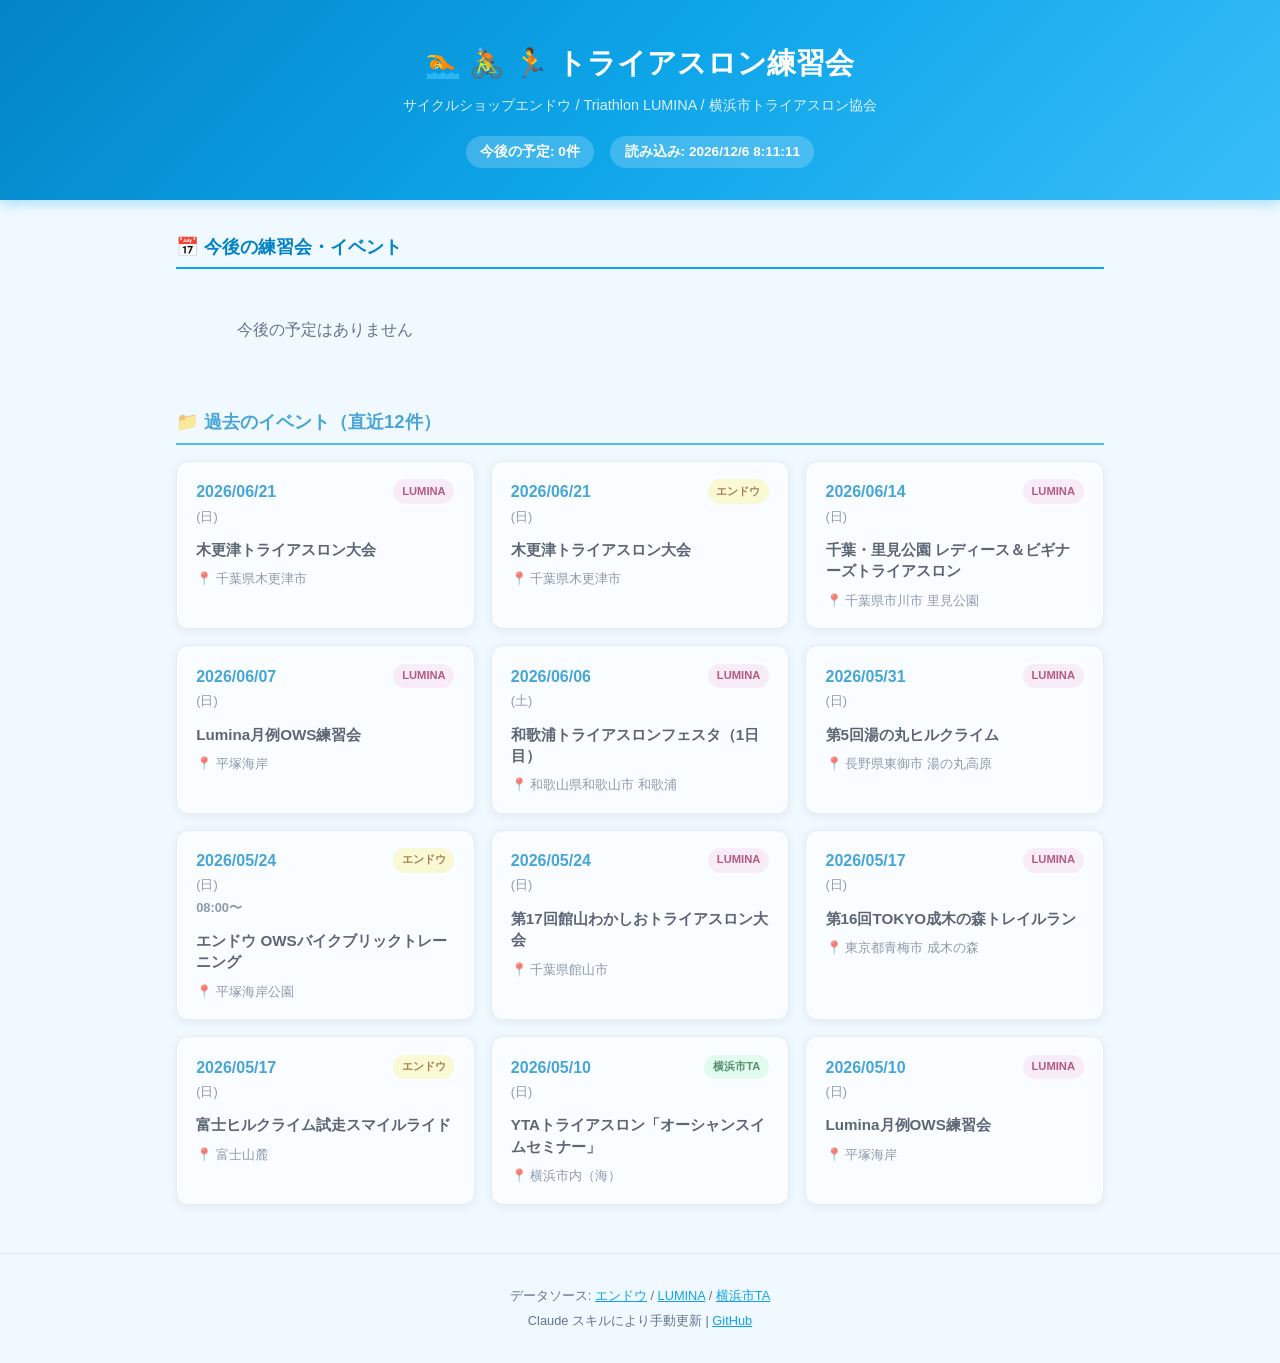
==== commit c8afb20c: "Enhance blog manifest generation to support Markdown files - Updated build_blog_manifest.py to scan " ====
--- a/schedule.html
+++ b/schedule.html
@@ -4,36 +4,10 @@
 <meta charset="UTF-8">
 <meta name="viewport" content="width=device-width,initial-scale=1.0">
 <title>🏊🚴🏃 トライアスロン練習会スケジュール</title>
-<style>
-:root{--primary:#0ea5e9;--primary-dark:#0284c7;--bg:#f0f9ff;--card-bg:#fff;--text:#1e293b;--muted:#64748b;--border:#e2e8f0;--shadow:0 2px 8px rgba(0,0,0,.08)}
-*{box-sizing:border-box;margin:0;padding:0}
-body{font-family:'Helvetica Neue',Arial,'Hiragino Kaku Gothic ProN',sans-serif;background:var(--bg);color:var(--text)}
-header{background:linear-gradient(135deg,#0284c7,#0ea5e9,#38bdf8);color:#fff;padding:2.5rem 1.5rem 2rem;text-align:center;box-shadow:0 4px 12px rgba(14,165,233,.3)}
-header h1{font-size:1.8rem;font-weight:800}
-header p{margin-top:.5rem;font-size:.9rem;opacity:.85}
-.stats{display:flex;gap:1rem;justify-content:center;margin-top:1.2rem;flex-wrap:wrap}
-.stat-chip{background:rgba(255,255,255,.2);padding:.3rem .9rem;border-radius:999px;font-size:.85rem;font-weight:600}
-main{max-width:960px;margin:2rem auto;padding:0 1rem}
-.section-title{font-size:1.15rem;font-weight:700;color:var(--primary-dark);margin:2rem 0 1rem;padding-bottom:.4rem;border-bottom:2px solid var(--primary)}
-.cards-grid{display:grid;grid-template-columns:repeat(auto-fill,minmax(280px,1fr));gap:1rem}
-.card{background:var(--card-bg);border-radius:12px;padding:1.1rem 1.2rem;box-shadow:var(--shadow);border:1px solid var(--border);text-decoration:none;color:inherit;display:block;transition:transform .15s,box-shadow .15s}
-.card:hover{transform:translateY(-2px);box-shadow:0 6px 16px rgba(0,0,0,.12);border-color:var(--primary)}
-.card-header{display:flex;justify-content:space-between;align-items:flex-start;margin-bottom:.75rem}
-.date-badge{display:flex;flex-direction:column;gap:.1rem}
-.date-main{font-size:1rem;font-weight:700;color:var(--primary-dark)}
-.weekday,.time{font-size:.8rem;color:var(--muted)}
-.time{font-weight:600}
-.badge{font-size:.7rem;padding:.2rem .55rem;border-radius:999px;font-weight:700;white-space:nowrap}
-.event-title{font-size:.95rem;font-weight:700;line-height:1.4;margin-bottom:.5rem}
-.event-place{font-size:.82rem;color:var(--muted)}
-.past-section{opacity:.7}
-.empty{color:var(--muted);text-align:center;padding:2rem}
-.loading{text-align:center;padding:3rem;color:var(--muted);font-size:1rem}
-footer{text-align:center;padding:2rem;font-size:.8rem;color:var(--muted);border-top:1px solid var(--border);margin-top:3rem}
-@media(max-width:480px){header h1{font-size:1.4rem}.cards-grid{grid-template-columns:1fr}}
-</style>
+<link rel="stylesheet" href="assets/css/base.css" />
+<link rel="stylesheet" href="assets/css/schedule.css" />
 </head>
-<body>
+<body class="schedule-page">
 
 <header>
   <h1>🏊 🚴 🏃 トライアスロン練習会</h1>
@@ -54,16 +28,16 @@
   <div class="cards-grid past-section" id="past-grid"></div>
 </main>
 
-<footer>
+<footer class="site-footer">
   <p>
     データソース:
-    <a href="https://cycleshopendo.com/shop/post-25594.html" style="color:var(--primary)">エンドウ</a> /
-    <a href="https://triathlon-lumina.com/category/item/entry/" style="color:var(--primary)">LUMINA</a> /
-    <a href="https://www.kn-tu.or.jp/yta/news/recruiting-participants" style="color:var(--primary)">横浜市TA</a>
+    <a href="https://cycleshopendo.com/shop/post-25594.html">エンドウ</a> /
+    <a href="https://triathlon-lumina.com/category/item/entry/">LUMINA</a> /
+    <a href="https://www.kn-tu.or.jp/yta/news/recruiting-participants">横浜市TA</a>
   </p>
-  <p style="margin-top:.3rem">
+  <p>
     Claude スキルにより手動更新 |
-    <a href="https://github.com/japason0502/Triathlon" style="color:var(--primary)">GitHub</a>
+    <a href="https://github.com/japason0502/Triathlon">GitHub</a>
   </p>
 </footer>
 
--- a/assets/css/base.css
+++ b/assets/css/base.css
@@ -0,0 +1,87 @@
+:root {
+  --primary: #0ea5e9;
+  --primary-dark: #0284c7;
+  --bg: #f0f9ff;
+  --card-bg: #fff;
+  --text: #1e293b;
+  --muted: #64748b;
+  --border: #e2e8f0;
+  --shadow: 0 2px 8px rgba(0, 0, 0, 0.08);
+  --prose-max: 40rem;
+}
+
+*,
+*::before,
+*::after {
+  box-sizing: border-box;
+  margin: 0;
+  padding: 0;
+}
+
+body {
+  font-family: "Helvetica Neue", Arial, "Hiragino Kaku Gothic ProN", sans-serif;
+  background: var(--bg);
+  color: var(--text);
+  line-height: 1.6;
+}
+
+a {
+  color: var(--primary-dark);
+}
+
+main {
+  max-width: 960px;
+  margin: 0 auto;
+  padding: 2rem 1rem 3rem;
+}
+
+/* トップ「最近のブログ」・blog-list.js 共通 */
+.post-list {
+  display: flex;
+  flex-direction: column;
+  gap: 1rem;
+}
+
+.post-card {
+  display: block;
+  background: var(--card-bg);
+  border: 1px solid var(--border);
+  border-radius: 12px;
+  padding: 1.1rem 1.25rem;
+  box-shadow: var(--shadow);
+  text-decoration: none;
+  color: inherit;
+  transition: transform 0.15s, box-shadow 0.15s;
+}
+
+.post-card:hover {
+  transform: translateY(-2px);
+  box-shadow: 0 6px 16px rgba(0, 0, 0, 0.1);
+  border-color: var(--primary);
+}
+
+.post-card time {
+  font-size: 0.8rem;
+  color: var(--muted);
+  font-weight: 600;
+}
+
+.post-card h2 {
+  font-size: 1.05rem;
+  font-weight: 700;
+  margin-top: 0.35rem;
+  line-height: 1.45;
+}
+
+.post-card .excerpt {
+  margin-top: 0.5rem;
+  font-size: 0.88rem;
+  color: var(--muted);
+  line-height: 1.5;
+}
+
+.blog-list-error,
+.blog-list-empty {
+  font-size: 0.9rem;
+  color: var(--muted);
+}
--- a/assets/css/schedule.css
+++ b/assets/css/schedule.css
@@ -0,0 +1,167 @@
+/* 練習会スケジュール（schedule.html）— base.css の後に読み込む */
+
+body.schedule-page main {
+  margin: 2rem auto;
+  padding: 0 1rem;
+}
+
+.schedule-page header {
+  background: linear-gradient(135deg, #0284c7, #0ea5e9, #38bdf8);
+  color: #fff;
+  padding: 2.5rem 1.5rem 2rem;
+  text-align: center;
+  box-shadow: 0 4px 12px rgba(14, 165, 233, 0.3);
+}
+
+.schedule-page header h1 {
+  font-size: 1.8rem;
+  font-weight: 800;
+}
+
+.schedule-page header p {
+  margin-top: 0.5rem;
+  font-size: 0.9rem;
+  opacity: 0.85;
+}
+
+.stats {
+  display: flex;
+  gap: 1rem;
+  justify-content: center;
+  margin-top: 1.2rem;
+  flex-wrap: wrap;
+}
+
+.stat-chip {
+  background: rgba(255, 255, 255, 0.2);
+  padding: 0.3rem 0.9rem;
+  border-radius: 999px;
+  font-size: 0.85rem;
+  font-weight: 600;
+}
+
+.schedule-page main > h2.section-title {
+  font-size: 1.15rem;
+  font-weight: 700;
+  color: var(--primary-dark);
+  margin: 2rem 0 1rem;
+  padding-bottom: 0.4rem;
+  border-bottom: 2px solid var(--primary);
+}
+
+.cards-grid {
+  display: grid;
+  grid-template-columns: repeat(auto-fill, minmax(280px, 1fr));
+  gap: 1rem;
+}
+
+.schedule-page .card {
+  background: var(--card-bg);
+  border-radius: 12px;
+  padding: 1.1rem 1.2rem;
+  box-shadow: var(--shadow);
+  border: 1px solid var(--border);
+  text-decoration: none;
+  color: inherit;
+  display: block;
+  transition: transform 0.15s, box-shadow 0.15s;
+}
+
+.schedule-page .card:hover {
+  transform: translateY(-2px);
+  box-shadow: 0 6px 16px rgba(0, 0, 0, 0.12);
+  border-color: var(--primary);
+}
+
+.card-header {
+  display: flex;
+  justify-content: space-between;
+  align-items: flex-start;
+  margin-bottom: 0.75rem;
+}
+
+.date-badge {
+  display: flex;
+  flex-direction: column;
+  gap: 0.1rem;
+}
+
+.date-main {
+  font-size: 1rem;
+  font-weight: 700;
+  color: var(--primary-dark);
+}
+
+.weekday,
+.time {
+  font-size: 0.8rem;
+  color: var(--muted);
+}
+
+.time {
+  font-weight: 600;
+}
+
+.badge {
+  font-size: 0.7rem;
+  padding: 0.2rem 0.55rem;
+  border-radius: 999px;
+  font-weight: 700;
+  white-space: nowrap;
+}
+
+.event-title {
+  font-size: 0.95rem;
+  font-weight: 700;
+  line-height: 1.4;
+  margin-bottom: 0.5rem;
+}
+
+.event-place {
+  font-size: 0.82rem;
+  color: var(--muted);
+}
+
+.past-section {
+  opacity: 0.7;
+}
+
+.empty {
+  color: var(--muted);
+  text-align: center;
+  padding: 2rem;
+}
+
+.loading {
+  text-align: center;
+  padding: 3rem;
+  color: var(--muted);
+  font-size: 1rem;
+}
+
+.schedule-page .site-footer {
+  text-align: center;
+  padding: 2rem 1rem;
+  font-size: 0.8rem;
+  color: var(--muted);
+  border-top: 1px solid var(--border);
+  margin-top: 3rem;
+}
+
+.schedule-page .site-footer a {
+  color: var(--primary);
+}
+
+.schedule-page .site-footer p + p {
+  margin-top: 0.3rem;
+}
+
+@media (max-width: 480px) {
+  .schedule-page header h1 {
+    font-size: 1.4rem;
+  }
+
+  .cards-grid {
+    grid-template-columns: 1fr;
+  }
+}
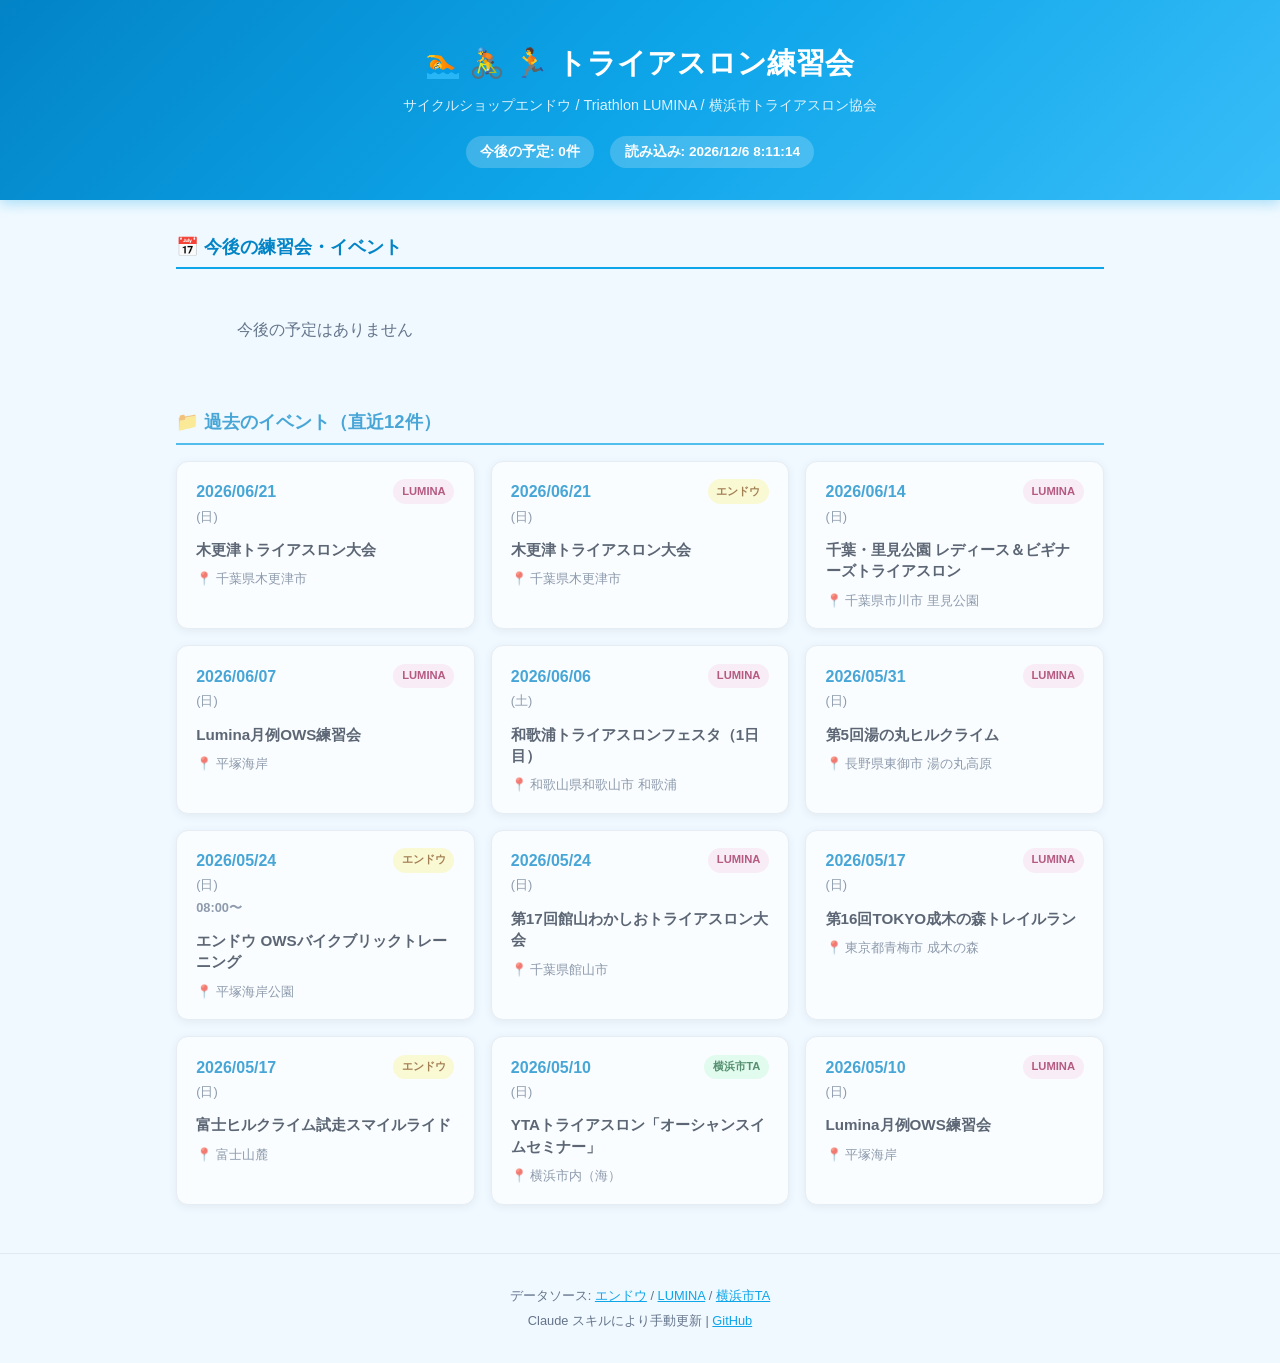
==== commit 2358c6fe: "Add Google Analytics (GA4) via shared assets/js/analytics.js Externalize the gtag.js loader so the t" ====
--- a/schedule.html
+++ b/schedule.html
@@ -6,6 +6,7 @@
 <title>🏊🚴🏃 トライアスロン練習会スケジュール</title>
 <link rel="stylesheet" href="assets/css/base.css" />
 <link rel="stylesheet" href="assets/css/schedule.css" />
+<script src="assets/js/analytics.js"></script>
 </head>
 <body class="schedule-page">
 
